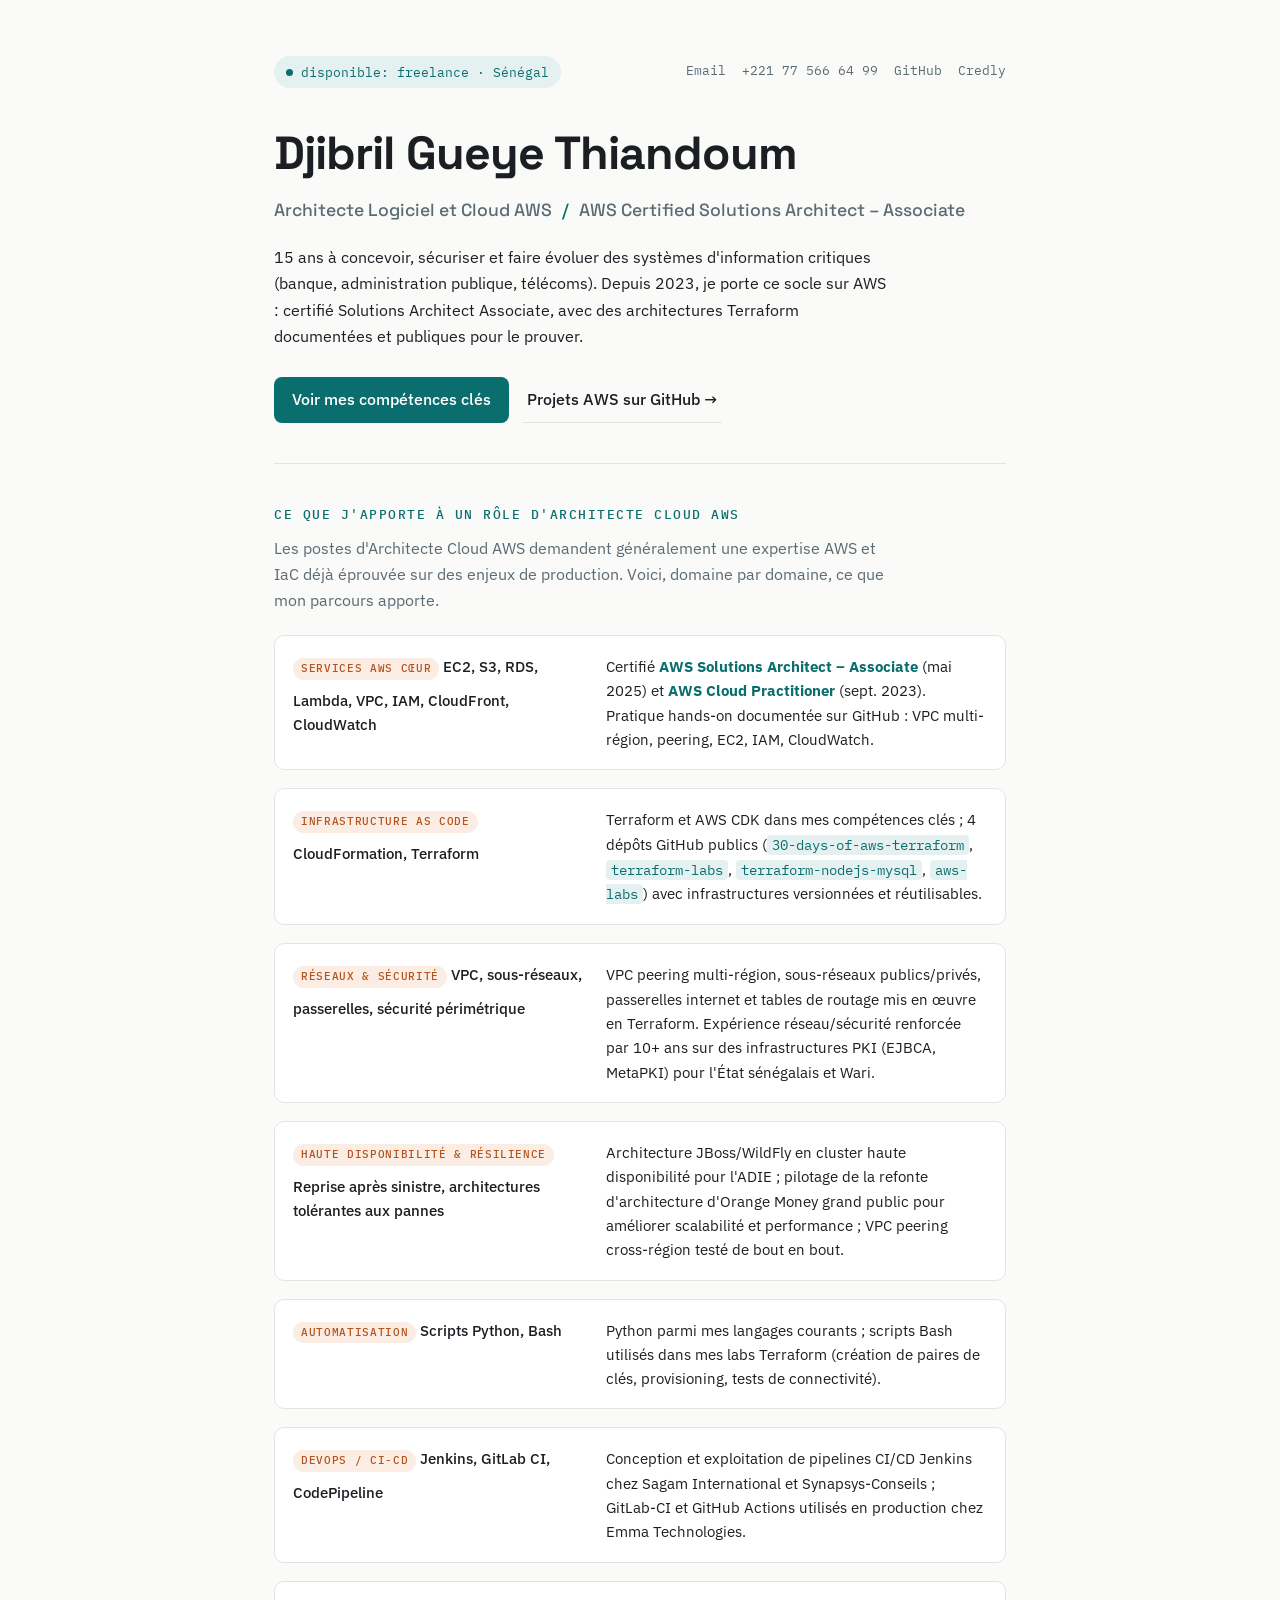
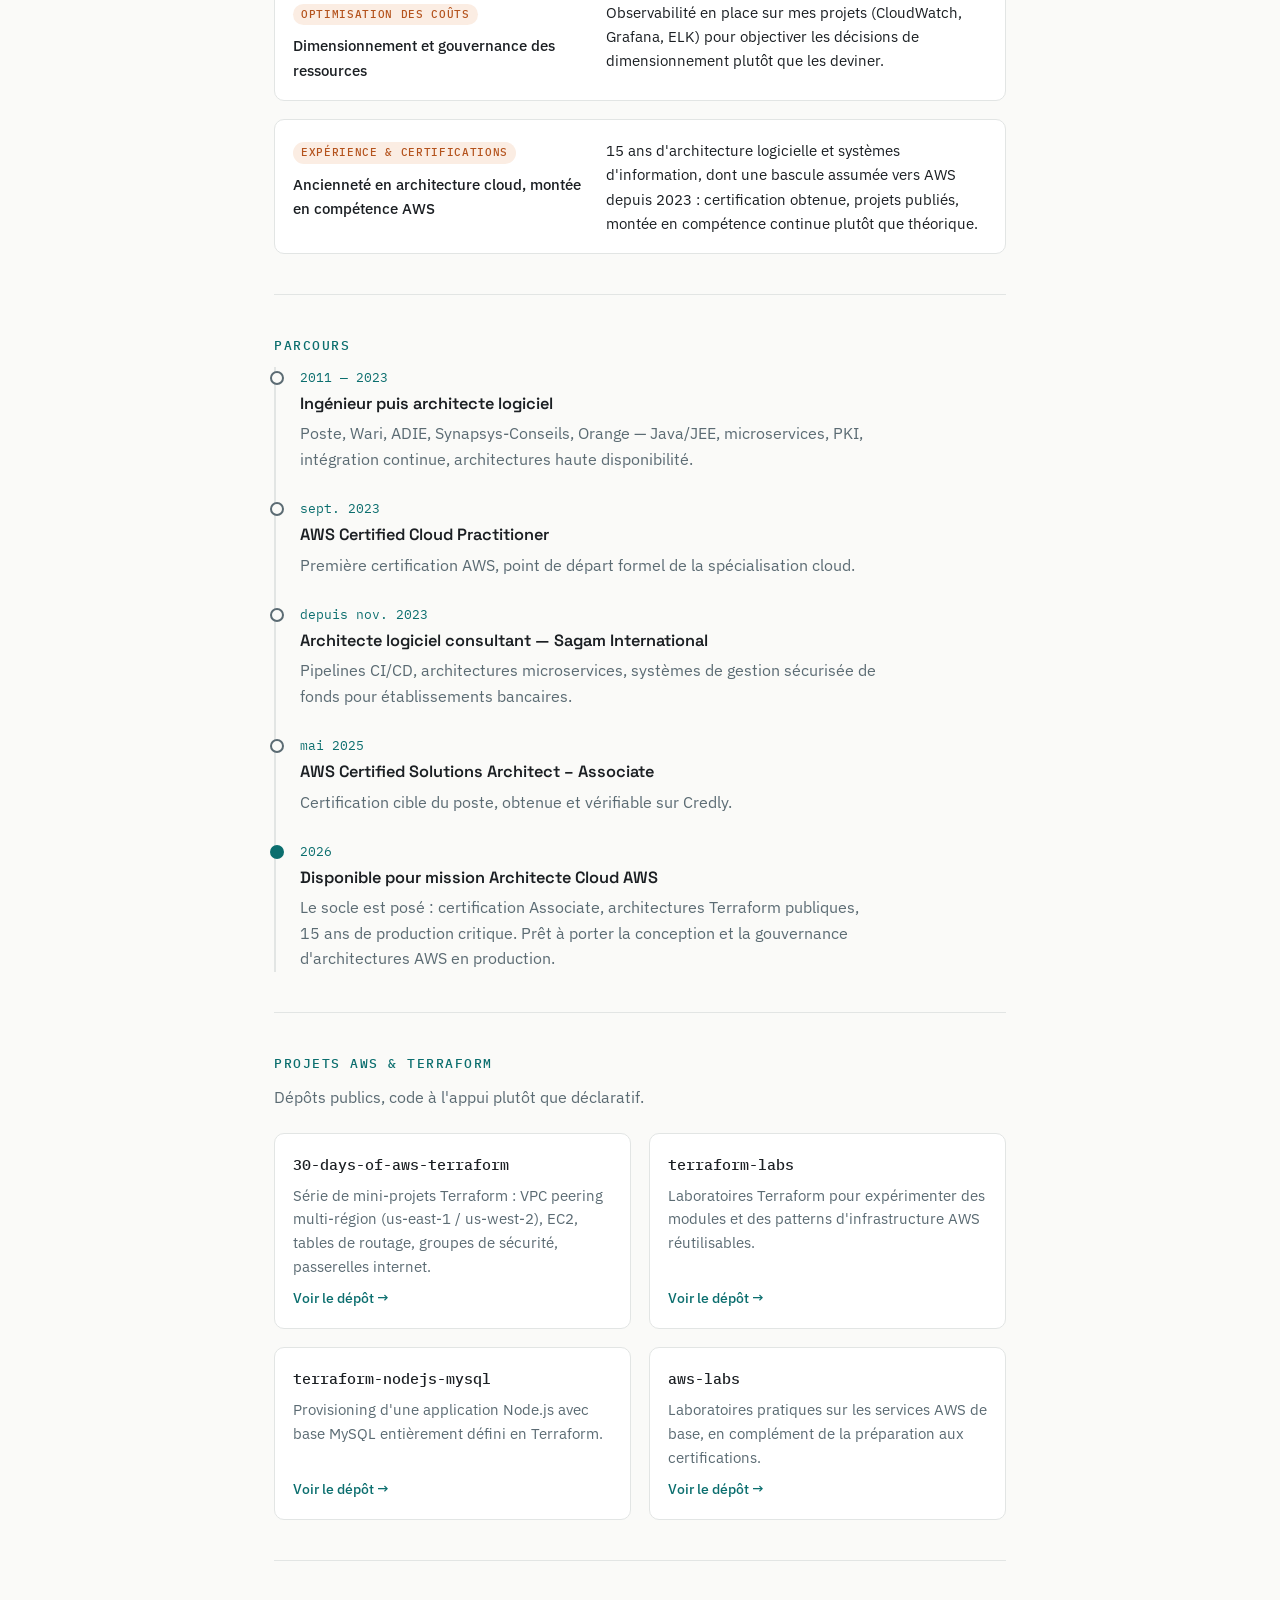
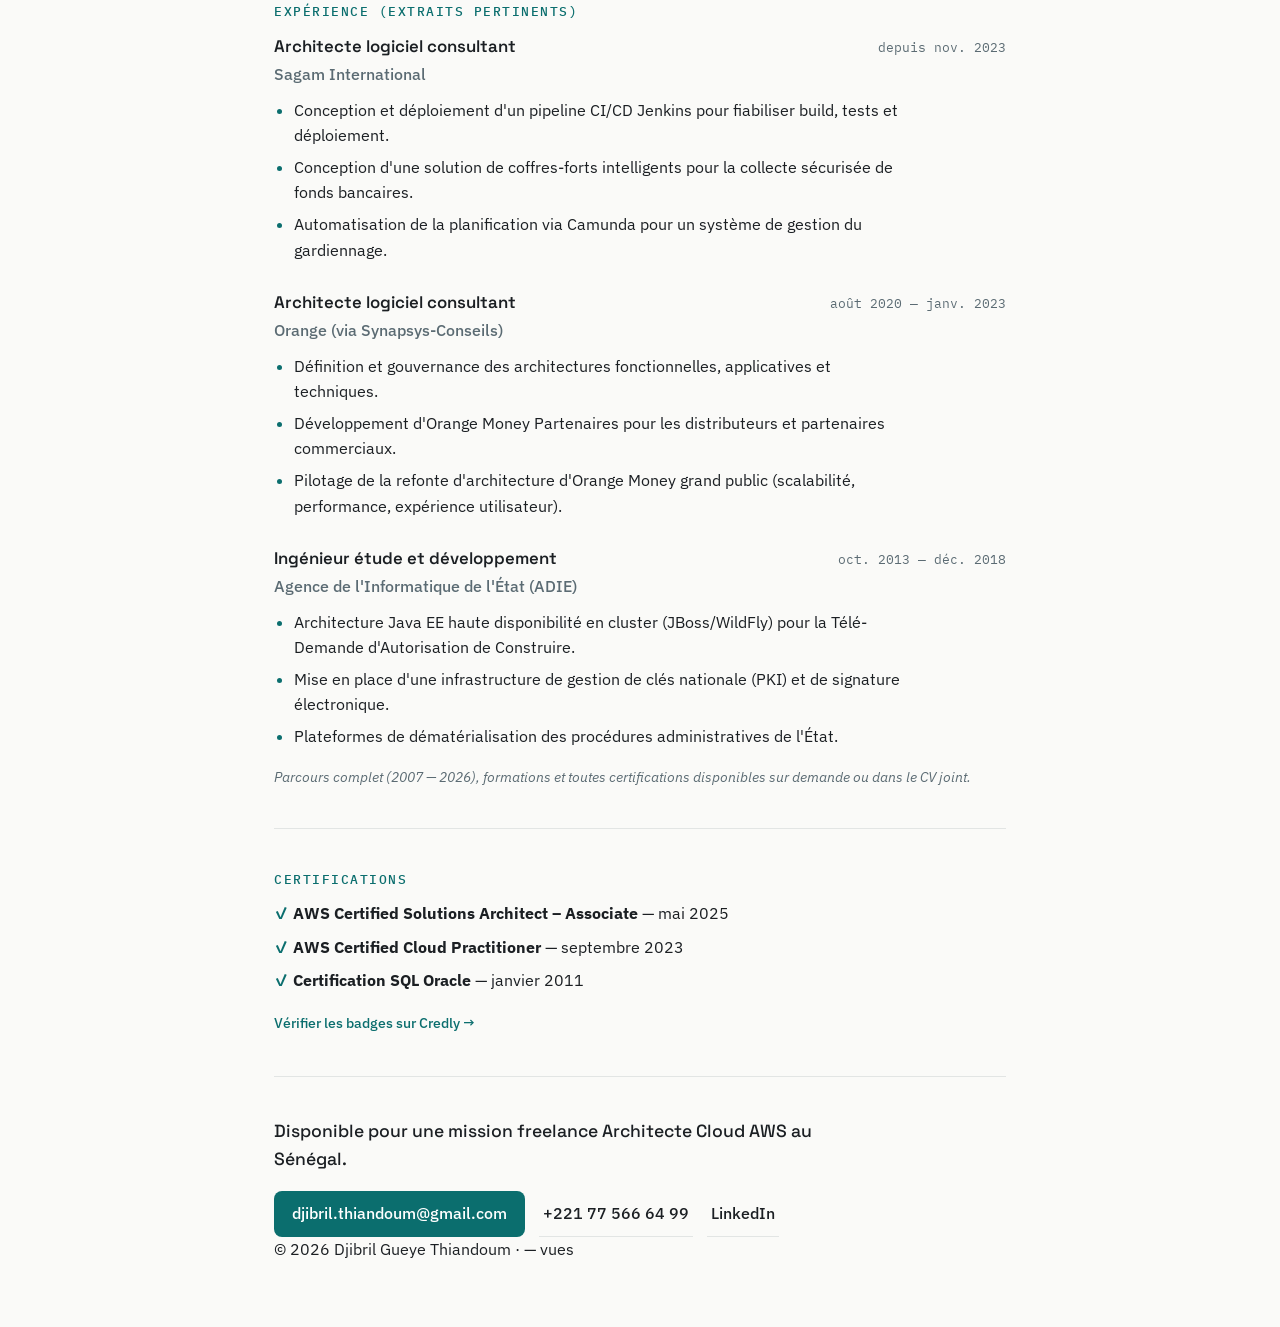
==== website/index.html @ c6309b81 "Add config for cicd" ====
<!DOCTYPE html>
<html lang="fr">
<head>
<meta charset="UTF-8">
<meta name="viewport" content="width=device-width, initial-scale=1.0">
<title>Djibril Gueye Thiandoum — Architecte Logiciel et Cloud AWS</title>
<meta name="description" content="Portfolio de Djibril Gueye Thiandoum, Architecte Logiciel et Cloud AWS certifié AWS Solutions Architect Associate, disponible pour des missions freelance.">
<link rel="preconnect" href="https://fonts.googleapis.com">
<link rel="preconnect" href="https://fonts.gstatic.com" crossorigin>
<link href="https://fonts.googleapis.com/css2?family=Space+Grotesk:wght@500;600;700&family=IBM+Plex+Sans:wght@400;500;600&family=IBM+Plex+Mono:wght@400;500&display=swap" rel="stylesheet">
<link rel="stylesheet" href="style.css">
<link rel="icon" href="data:,">
</head>
<body>

<div class="page">

  <!-- HERO -->
  <header class="hero">
    <div class="hero-top">
      <span class="status-chip">
        <span class="dot" aria-hidden="true"></span>
        disponible: freelance · Sénégal
      </span>
      <nav class="hero-links">
        <a href="mailto:djibril.thiandoum@gmail.com">Email</a>
        <a href="tel:+221775666499">+221 77 566 64 99</a>
        <a href="https://github.com/dgthian" target="_blank" rel="noopener">GitHub</a>
        <a href="https://www.credly.com/users/djibril-gueye-thiandoum/badges" target="_blank" rel="noopener">Credly</a>
      </nav>
    </div>

    <h1 class="name">Djibril Gueye Thiandoum</h1>
    <p class="title">Architecte Logiciel et Cloud AWS <span class="sep">/</span> AWS Certified Solutions Architect – Associate</p>

    <p class="pitch">
      15 ans à concevoir, sécuriser et faire évoluer des systèmes d'information critiques
      (banque, administration publique, télécoms). Depuis 2023, je porte ce socle sur AWS :
      certifié Solutions Architect Associate, avec des architectures Terraform documentées
      et publiques pour le prouver.
    </p>

    <div class="cta-row">
      <a class="cta-primary" href="#competences">Voir mes compétences clés</a>
      <a class="cta-secondary" href="https://github.com/dgthian" target="_blank" rel="noopener">Projets AWS sur GitHub →</a>
    </div>
  </header>

  <hr class="rule">

  <!-- CE QUE J'APPORTE -->
  <section class="block" id="competences">
    <h2 class="label">ce que j'apporte à un rôle d'architecte cloud aws</h2>
    <p class="section-intro">
      Les postes d'Architecte Cloud AWS demandent généralement une expertise AWS et IaC
      déjà éprouvée sur des enjeux de production. Voici, domaine par domaine, ce que mon
      parcours apporte.
    </p>

    <div class="match-grid">
      <div class="match-row">
        <div class="match-req">
          <span class="match-tag">Services AWS cœur</span>
          EC2, S3, RDS, Lambda, VPC, IAM, CloudFront, CloudWatch
        </div>
        <div class="match-proof">
          Certifié <strong>AWS Solutions Architect – Associate</strong> (mai 2025) et
          <strong>AWS Cloud Practitioner</strong> (sept. 2023). Pratique hands-on documentée
          sur GitHub : VPC multi-région, peering, EC2, IAM, CloudWatch.
        </div>
      </div>

      <div class="match-row">
        <div class="match-req">
          <span class="match-tag">Infrastructure as Code</span>
          CloudFormation, Terraform
        </div>
        <div class="match-proof">
          Terraform et AWS CDK dans mes compétences clés ; 4 dépôts GitHub publics
          (<code>30-days-of-aws-terraform</code>, <code>terraform-labs</code>,
          <code>terraform-nodejs-mysql</code>, <code>aws-labs</code>) avec infrastructures
          versionnées et réutilisables.
        </div>
      </div>

      <div class="match-row">
        <div class="match-req">
          <span class="match-tag">Réseaux &amp; sécurité</span>
          VPC, sous-réseaux, passerelles, sécurité périmétrique
        </div>
        <div class="match-proof">
          VPC peering multi-région, sous-réseaux publics/privés, passerelles internet et
          tables de routage mis en œuvre en Terraform. Expérience réseau/sécurité renforcée
          par 10+ ans sur des infrastructures PKI (EJBCA, MetaPKI) pour l'État sénégalais et Wari.
        </div>
      </div>

      <div class="match-row">
        <div class="match-req">
          <span class="match-tag">Haute disponibilité &amp; résilience</span>
          Reprise après sinistre, architectures tolérantes aux pannes
        </div>
        <div class="match-proof">
          Architecture JBoss/WildFly en cluster haute disponibilité pour l'ADIE ; pilotage de
          la refonte d'architecture d'Orange Money grand public pour améliorer scalabilité
          et performance ; VPC peering cross-région testé de bout en bout.
        </div>
      </div>

      <div class="match-row">
        <div class="match-req">
          <span class="match-tag">Automatisation</span>
          Scripts Python, Bash
        </div>
        <div class="match-proof">
          Python parmi mes langages courants ; scripts Bash utilisés dans mes labs Terraform
          (création de paires de clés, provisioning, tests de connectivité).
        </div>
      </div>

      <div class="match-row">
        <div class="match-req">
          <span class="match-tag">DevOps / CI-CD</span>
          Jenkins, GitLab CI, CodePipeline
        </div>
        <div class="match-proof">
          Conception et exploitation de pipelines CI/CD Jenkins chez Sagam International et
          Synapsys-Conseils ; GitLab-CI et GitHub Actions utilisés en production chez
          Emma Technologies.
        </div>
      </div>

      <div class="match-row">
        <div class="match-req">
          <span class="match-tag">Optimisation des coûts</span>
          Dimensionnement et gouvernance des ressources
        </div>
        <div class="match-proof">
          Observabilité en place sur mes projets (CloudWatch, Grafana, ELK) pour objectiver
          les décisions de dimensionnement plutôt que les deviner.
        </div>
      </div>

      <div class="match-row">
        <div class="match-req">
          <span class="match-tag">Expérience &amp; certifications</span>
          Ancienneté en architecture cloud, montée en compétence AWS
        </div>
        <div class="match-proof">
          15 ans d'architecture logicielle et systèmes d'information, dont une bascule
          assumée vers AWS depuis 2023 : certification obtenue, projets publiés, montée en
          compétence continue plutôt que théorique.
        </div>
      </div>
    </div>
  </section>

  <hr class="rule">

  <!-- PARCOURS -->
  <section class="block">
    <h2 class="label">parcours</h2>
    <ol class="timeline">
      <li class="tl-item">
        <span class="tl-date">2011 — 2023</span>
        <div class="tl-body">
          <h3 class="tl-title">Ingénieur puis architecte logiciel</h3>
          <p>Poste, Wari, ADIE, Synapsys-Conseils, Orange — Java/JEE, microservices, PKI,
          intégration continue, architectures haute disponibilité.</p>
        </div>
      </li>
      <li class="tl-item">
        <span class="tl-date">sept. 2023</span>
        <div class="tl-body">
          <h3 class="tl-title">AWS Certified Cloud Practitioner</h3>
          <p>Première certification AWS, point de départ formel de la spécialisation cloud.</p>
        </div>
      </li>
      <li class="tl-item">
        <span class="tl-date">depuis nov. 2023</span>
        <div class="tl-body">
          <h3 class="tl-title">Architecte logiciel consultant — Sagam International</h3>
          <p>Pipelines CI/CD, architectures microservices, systèmes de gestion sécurisée
          de fonds pour établissements bancaires.</p>
        </div>
      </li>
      <li class="tl-item">
        <span class="tl-date">mai 2025</span>
        <div class="tl-body">
          <h3 class="tl-title">AWS Certified Solutions Architect – Associate</h3>
          <p>Certification cible du poste, obtenue et vérifiable sur Credly.</p>
        </div>
      </li>
      <li class="tl-item tl-item-current">
        <span class="tl-date">2026</span>
        <div class="tl-body">
          <h3 class="tl-title">Disponible pour mission Architecte Cloud AWS</h3>
          <p>Le socle est posé : certification Associate, architectures Terraform publiques,
          15 ans de production critique. Prêt à porter la conception et la gouvernance
          d'architectures AWS en production.</p>
        </div>
      </li>
    </ol>
  </section>

  <hr class="rule">

  <!-- PROJETS -->
  <section class="block">
    <h2 class="label">projets aws &amp; terraform</h2>
    <p class="section-intro">Dépôts publics, code à l'appui plutôt que déclaratif.</p>

    <div class="project-grid">
      <article class="project-card">
        <h3 class="project-title">30-days-of-aws-terraform</h3>
        <p class="project-desc">
          Série de mini-projets Terraform : VPC peering multi-région (us-east-1 / us-west-2),
          EC2, tables de routage, groupes de sécurité, passerelles internet.
        </p>
        <a class="project-link" href="https://github.com/dgthian/30-days-of-aws-terraform" target="_blank" rel="noopener">Voir le dépôt →</a>
      </article>

      <article class="project-card">
        <h3 class="project-title">terraform-labs</h3>
        <p class="project-desc">
          Laboratoires Terraform pour expérimenter des modules et des patterns d'infrastructure
          AWS réutilisables.
        </p>
        <a class="project-link" href="https://github.com/dgthian/terraform-labs" target="_blank" rel="noopener">Voir le dépôt →</a>
      </article>

      <article class="project-card">
        <h3 class="project-title">terraform-nodejs-mysql</h3>
        <p class="project-desc">
          Provisioning d'une application Node.js avec base MySQL entièrement défini en
          Terraform.
        </p>
        <a class="project-link" href="https://github.com/dgthian/terraform-nodejs-mysql" target="_blank" rel="noopener">Voir le dépôt →</a>
      </article>

      <article class="project-card">
        <h3 class="project-title">aws-labs</h3>
        <p class="project-desc">
          Laboratoires pratiques sur les services AWS de base, en complément de la préparation
          aux certifications.
        </p>
        <a class="project-link" href="https://github.com/dgthian/aws-labs" target="_blank" rel="noopener">Voir le dépôt →</a>
      </article>
    </div>
  </section>

  <hr class="rule">

  <!-- EXPERIENCE -->
  <section class="block">
    <h2 class="label">expérience (extraits pertinents)</h2>

    <article class="entry">
      <div class="entry-head">
        <h3 class="entry-title">Architecte logiciel consultant</h3>
        <span class="entry-date">depuis nov. 2023</span>
      </div>
      <p class="entry-org">Sagam International</p>
      <ul class="entry-list">
        <li>Conception et déploiement d'un pipeline CI/CD Jenkins pour fiabiliser build, tests et déploiement.</li>
        <li>Conception d'une solution de coffres-forts intelligents pour la collecte sécurisée de fonds bancaires.</li>
        <li>Automatisation de la planification via Camunda pour un système de gestion du gardiennage.</li>
      </ul>
    </article>

    <article class="entry">
      <div class="entry-head">
        <h3 class="entry-title">Architecte logiciel consultant</h3>
        <span class="entry-date">août 2020 — janv. 2023</span>
      </div>
      <p class="entry-org">Orange (via Synapsys-Conseils)</p>
      <ul class="entry-list">
        <li>Définition et gouvernance des architectures fonctionnelles, applicatives et techniques.</li>
        <li>Développement d'Orange Money Partenaires pour les distributeurs et partenaires commerciaux.</li>
        <li>Pilotage de la refonte d'architecture d'Orange Money grand public (scalabilité, performance, expérience utilisateur).</li>
      </ul>
    </article>

    <article class="entry">
      <div class="entry-head">
        <h3 class="entry-title">Ingénieur étude et développement</h3>
        <span class="entry-date">oct. 2013 — déc. 2018</span>
      </div>
      <p class="entry-org">Agence de l'Informatique de l'État (ADIE)</p>
      <ul class="entry-list">
        <li>Architecture Java EE haute disponibilité en cluster (JBoss/WildFly) pour la Télé-Demande d'Autorisation de Construire.</li>
        <li>Mise en place d'une infrastructure de gestion de clés nationale (PKI) et de signature électronique.</li>
        <li>Plateformes de dématérialisation des procédures administratives de l'État.</li>
      </ul>
    </article>

    <p class="cv-note">
      Parcours complet (2007 — 2026), formations et toutes certifications disponibles sur demande
      ou dans le CV joint.
    </p>
  </section>

  <hr class="rule">

  <!-- CERTIFICATIONS -->
  <section class="block">
    <h2 class="label">certifications</h2>
    <ul class="cert-list">
      <li><strong>AWS Certified Solutions Architect – Associate</strong> — mai 2025</li>
      <li><strong>AWS Certified Cloud Practitioner</strong> — septembre 2023</li>
      <li><strong>Certification SQL Oracle</strong> — janvier 2011</li>
    </ul>
    <a class="project-link" href="https://www.credly.com/users/djibril-gueye-thiandoum/badges" target="_blank" rel="noopener">Vérifier les badges sur Credly →</a>
  </section>

  <hr class="rule">

  <!-- CONTACT -->
  <footer class="footer">
    <div>
      <p class="footer-cta">Disponible pour une mission freelance Architecte Cloud AWS au Sénégal.</p>
      <div class="cta-row">
        <a class="cta-primary" href="mailto:djibril.thiandoum@gmail.com">djibril.thiandoum@gmail.com</a>
        <a class="cta-secondary" href="tel:+221775666499">+221 77 566 64 99</a>
        <a class="cta-secondary" href="https://www.linkedin.com/in/djibril-gueye-thiandoum-7a319571/" target="_blank" rel="noopener">LinkedIn</a>
      </div>
    </div>
    <div class="footer-bottom">
      <span>© <span id="year">2026</span> Djibril Gueye Thiandoum</span>
      <span class="footer-sep">·</span>
      <span><span id="counter-number">—</span> vues</span>
    </div>
  </footer>

</div>

<script src="script.js"></script>
</body>
</html>
---- website/style.css ----
/* ---------------------------------------------
   Design tokens (same brand as CV)
   bg:        #FAFAF8
   ink:       #1B1F23
   ink-soft:  #5B6B73
   accent:    #0B6E6E
   accent-soft: #E4F1F0
   line:      #E2E5E4
   tag-req:   #B4531D  (requirement tag — warm, distinct from accent)
--------------------------------------------- */

:root {
  --bg: #FAFAF8;
  --ink: #1B1F23;
  --ink-soft: #5B6B73;
  --accent: #0B6E6E;
  --accent-soft: #E4F1F0;
  --line: #E2E5E4;
  --tag-req: #B4531D;
  --tag-req-bg: #FBEDE3;
  --font-display: 'Space Grotesk', sans-serif;
  --font-body: 'IBM Plex Sans', sans-serif;
  --font-mono: 'IBM Plex Mono', monospace;
}

* { box-sizing: border-box; }

body {
  margin: 0;
  background: var(--bg);
  color: var(--ink);
  font-family: var(--font-body);
  line-height: 1.6;
  -webkit-font-smoothing: antialiased;
}

a {
  color: var(--accent);
  text-decoration: none;
  border-bottom: 1px solid transparent;
}
a:hover, a:focus-visible { border-bottom-color: var(--accent); }
a:focus-visible { outline: 2px solid var(--accent); outline-offset: 3px; }

code {
  font-family: var(--font-mono);
  font-size: 0.9em;
  background: var(--accent-soft);
  padding: 1px 5px;
  border-radius: 4px;
  color: var(--accent);
}

.page {
  max-width: 780px;
  margin: 0 auto;
  padding: 56px 24px 64px;
}

.rule {
  border: none;
  border-top: 1px solid var(--line);
  margin: 40px 0;
}

/* ---------- Hero ---------- */

.hero-top {
  display: flex;
  align-items: center;
  justify-content: space-between;
  flex-wrap: wrap;
  gap: 14px;
  margin-bottom: 28px;
}

.status-chip {
  display: inline-flex;
  align-items: center;
  gap: 8px;
  font-family: var(--font-mono);
  font-size: 12.5px;
  color: var(--accent);
  background: var(--accent-soft);
  padding: 6px 12px;
  border-radius: 999px;
}

.dot {
  width: 7px; height: 7px;
  border-radius: 50%;
  background: var(--accent);
  box-shadow: 0 0 0 3px var(--accent-soft);
  animation: pulse 2.4s ease-in-out infinite;
}
@media (prefers-reduced-motion: reduce) { .dot { animation: none; } }
@keyframes pulse { 0%,100%{opacity:1;} 50%{opacity:.45;} }

.hero-links {
  display: flex;
  gap: 16px;
  flex-wrap: wrap;
  font-family: var(--font-mono);
  font-size: 13px;
  color: var(--ink-soft);
}
.hero-links a { color: var(--ink-soft); }
.hero-links a:hover { color: var(--accent); border-bottom-color: var(--accent); }

.name {
  font-family: var(--font-display);
  font-weight: 700;
  font-size: clamp(2rem, 5vw, 2.9rem);
  margin: 0 0 6px;
  letter-spacing: -0.02em;
}

.title {
  font-family: var(--font-display);
  font-weight: 500;
  font-size: 1.1rem;
  color: var(--ink-soft);
  margin: 0 0 20px;
}
.sep { color: var(--accent); margin: 0 6px; }

.pitch {
  max-width: 62ch;
  margin: 0 0 28px;
  font-size: 1.02rem;
}

.cta-row {
  display: flex;
  gap: 14px;
  flex-wrap: wrap;
}

.cta-primary {
  background: var(--accent);
  color: #fff;
  padding: 10px 18px;
  border-radius: 8px;
  font-weight: 500;
  border-bottom: none;
}
.cta-primary:hover { background: #095858; border-bottom: none; }

.cta-secondary {
  padding: 10px 4px;
  font-weight: 500;
  color: var(--ink);
  border-bottom: 1px solid var(--line);
}
.cta-secondary:hover { border-bottom-color: var(--accent); color: var(--accent); }

/* ---------- Section blocks ---------- */

.label {
  font-family: var(--font-mono);
  font-size: 12.5px;
  font-weight: 500;
  text-transform: uppercase;
  letter-spacing: 0.12em;
  color: var(--accent);
  margin: 0 0 12px;
}

.section-intro {
  margin: 0 0 22px;
  max-width: 62ch;
  color: var(--ink-soft);
}

/* ---------- Match grid (signature element) ---------- */

.match-grid {
  display: flex;
  flex-direction: column;
  gap: 18px;
}

.match-row {
  display: grid;
  grid-template-columns: minmax(0, 1fr) minmax(0, 1.3fr);
  gap: 20px;
  padding: 18px;
  background: #fff;
  border: 1px solid var(--line);
  border-radius: 10px;
}

.match-req {
  font-weight: 500;
  font-size: 0.95rem;
}

.match-tag {
  display: inline-block;
  font-family: var(--font-mono);
  font-size: 11px;
  text-transform: uppercase;
  letter-spacing: 0.06em;
  color: var(--tag-req);
  background: var(--tag-req-bg);
  padding: 2px 8px;
  border-radius: 999px;
  margin-bottom: 8px;
}

.match-proof {
  font-size: 0.95rem;
  color: var(--ink);
}
.match-proof strong { color: var(--accent); }

/* ---------- Timeline ---------- */

.timeline {
  list-style: none;
  margin: 0;
  padding: 0;
  border-left: 2px solid var(--line);
}

.tl-item {
  position: relative;
  padding: 0 0 26px 24px;
}
.tl-item::before {
  content: "";
  position: absolute;
  left: -6px;
  top: 4px;
  width: 10px;
  height: 10px;
  border-radius: 50%;
  background: var(--bg);
  border: 2px solid var(--ink-soft);
}
.tl-item-current::before {
  background: var(--accent);
  border-color: var(--accent);
}
.tl-item:last-child { padding-bottom: 0; }

.tl-date {
  display: block;
  font-family: var(--font-mono);
  font-size: 12.5px;
  color: var(--accent);
  margin-bottom: 4px;
}

.tl-title {
  font-family: var(--font-display);
  font-size: 1.02rem;
  font-weight: 600;
  margin: 0 0 4px;
}

.tl-body p { margin: 0; max-width: 58ch; color: var(--ink-soft); }

/* ---------- Projects ---------- */

.project-grid {
  display: grid;
  grid-template-columns: repeat(2, minmax(0, 1fr));
  gap: 18px;
}

.project-card {
  background: #fff;
  border: 1px solid var(--line);
  border-radius: 10px;
  padding: 18px;
  display: flex;
  flex-direction: column;
  gap: 8px;
}

.project-title {
  font-family: var(--font-mono);
  font-size: 0.95rem;
  font-weight: 500;
  margin: 0;
  color: var(--ink);
}

.project-desc {
  margin: 0;
  font-size: 0.92rem;
  color: var(--ink-soft);
  flex-grow: 1;
}

.project-link {
  font-size: 0.9rem;
  font-weight: 500;
  align-self: flex-start;
}

/* ---------- Entries (experience) ---------- */

.entry { margin-bottom: 26px; }
.entry:last-of-type { margin-bottom: 16px; }

.entry-head {
  display: flex;
  align-items: baseline;
  justify-content: space-between;
  gap: 12px;
  flex-wrap: wrap;
}

.entry-title {
  font-family: var(--font-display);
  font-size: 1.05rem;
  font-weight: 600;
  margin: 0;
}

.entry-date {
  font-family: var(--font-mono);
  font-size: 12.5px;
  color: var(--ink-soft);
  white-space: nowrap;
}

.entry-org {
  margin: 2px 0 10px;
  color: var(--ink-soft);
  font-weight: 500;
}

.entry-list { margin: 0; padding-left: 20px; }
.entry-list li { margin-bottom: 6px; max-width: 62ch; }
.entry-list li::marker { color: var(--accent); }

.cv-note {
  font-size: 0.88rem;
  color: var(--ink-soft);
  font-style: italic;
}

/* ---------- Certifications ---------- */

.cert-list {
  list-style: none;
  margin: 0 0 16px;
  padding: 0;
  display: flex;
  flex-direction: column;
  gap: 8px;
}
.cert-list li::before {
  content: "✓ ";
  color: var(--accent);
  font-weight: 600;
}

/* ---------- Footer ---------- */

.footer { margin-top: 12px; }
.footer-cta {
  font-family: var(--font-display);
  font-size: 1.1rem;
  font-weight: 500;
  margin: 0 0 18px;
  max-width: 50ch;
}

/* ---------- Responsive ---------- */

@media (max-width: 640px) {
  .page { padding: 40px 18px 48px; }
  .match-row { grid-template-columns: 1fr; }
  .project-grid { grid-template-columns: 1fr; }
  .hero-top { flex-direction: column; align-items: flex-start; }
}
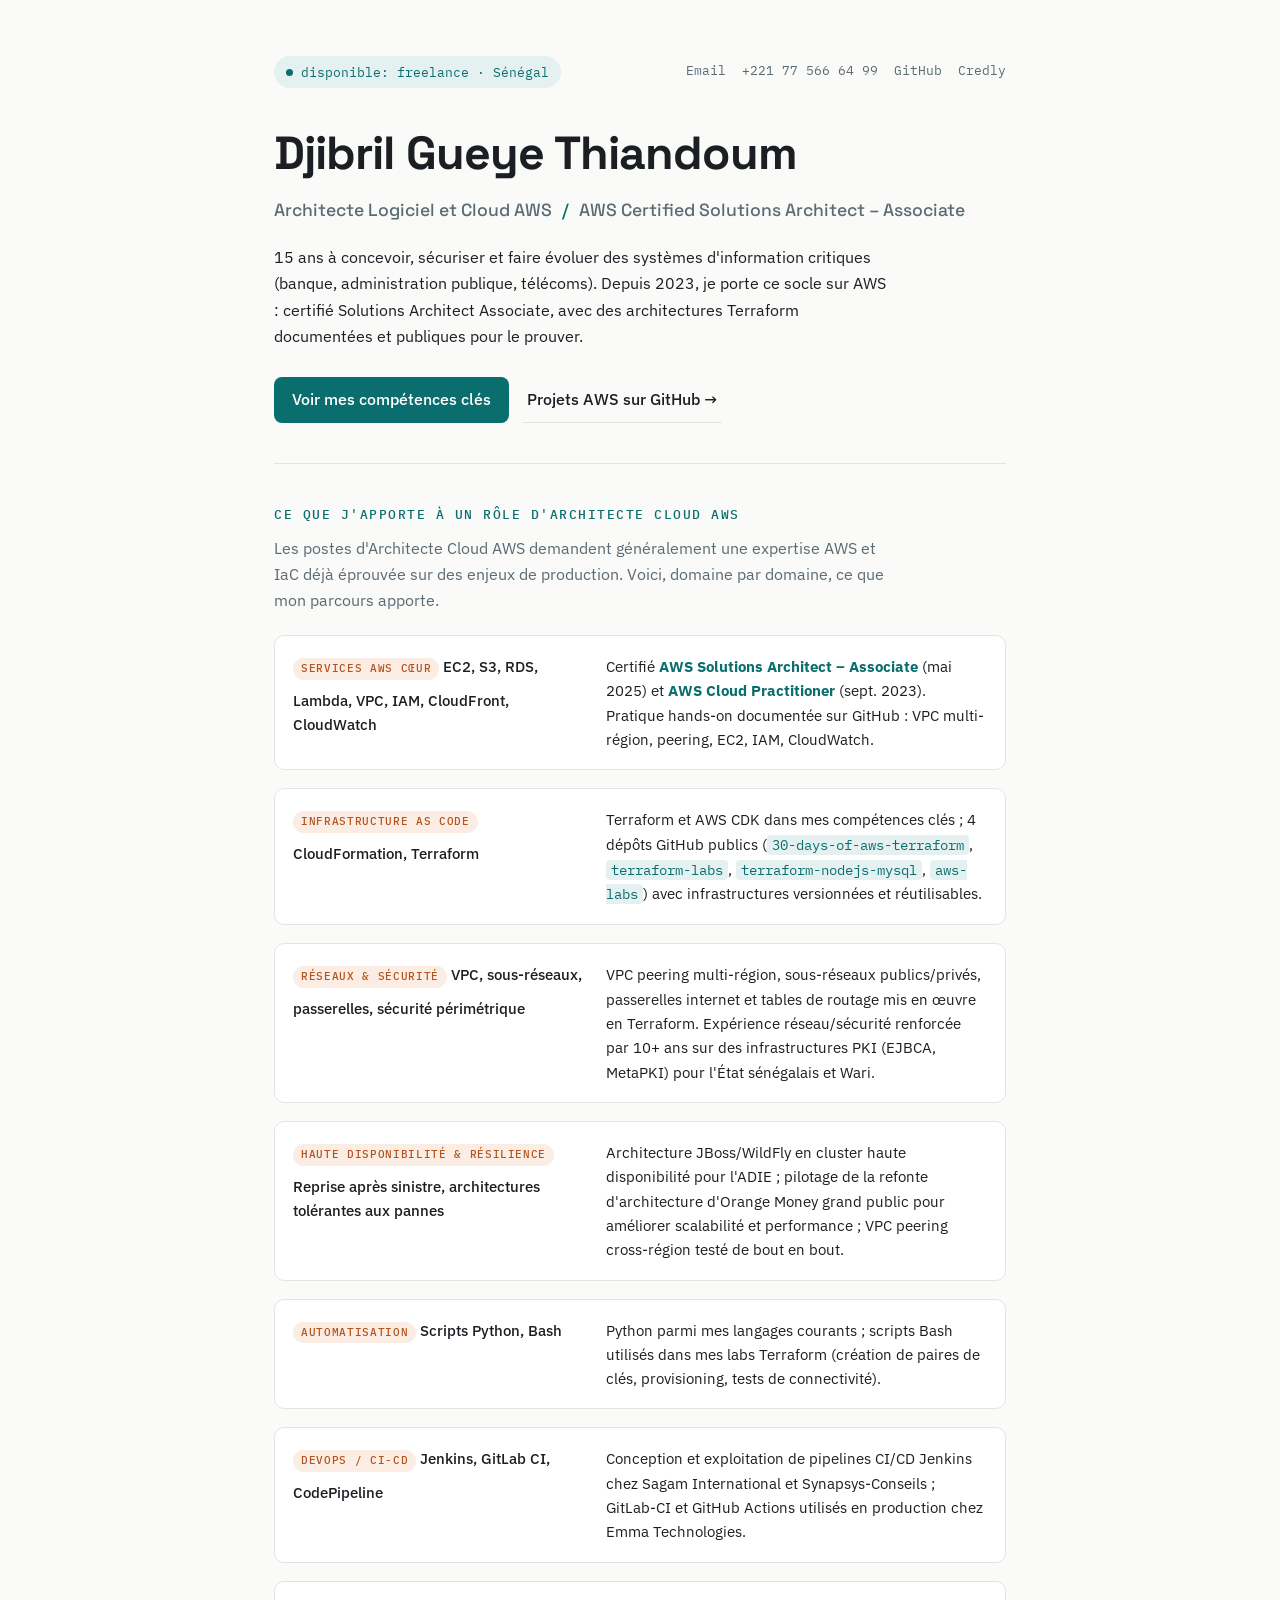
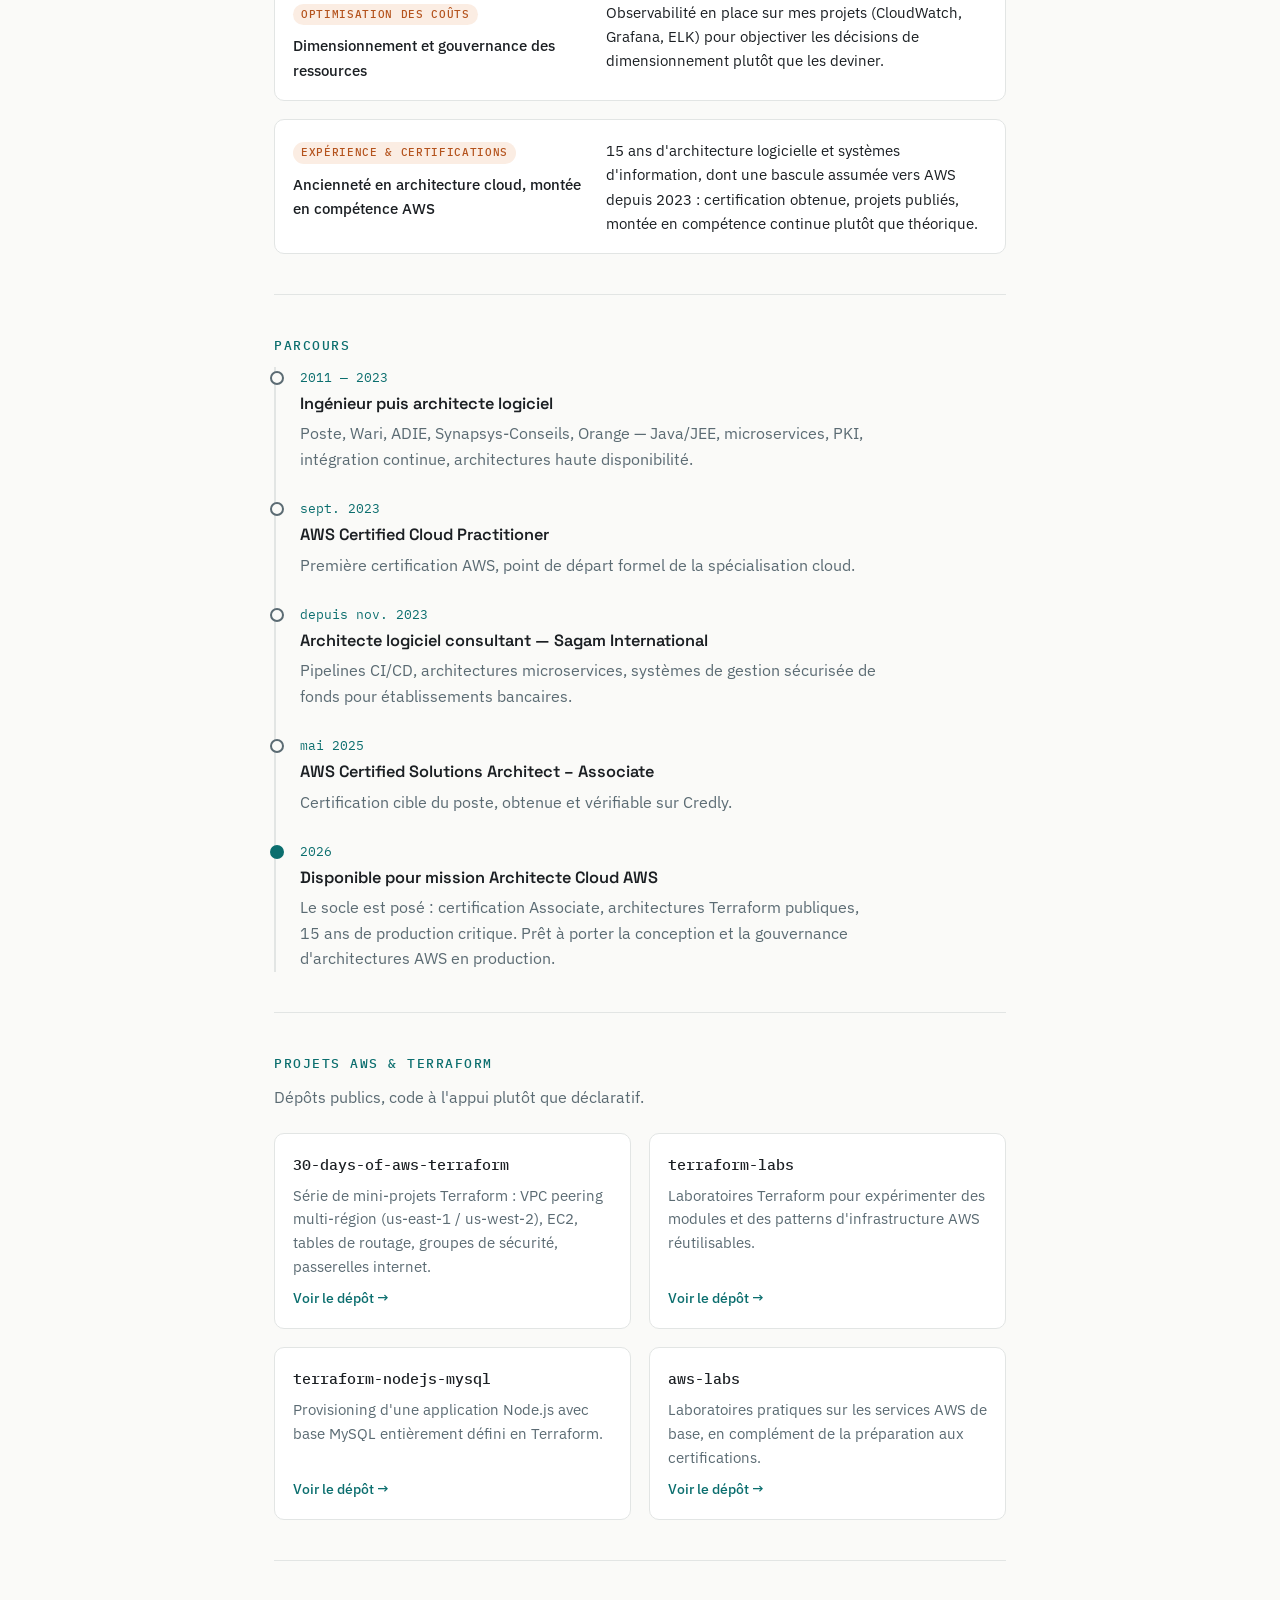
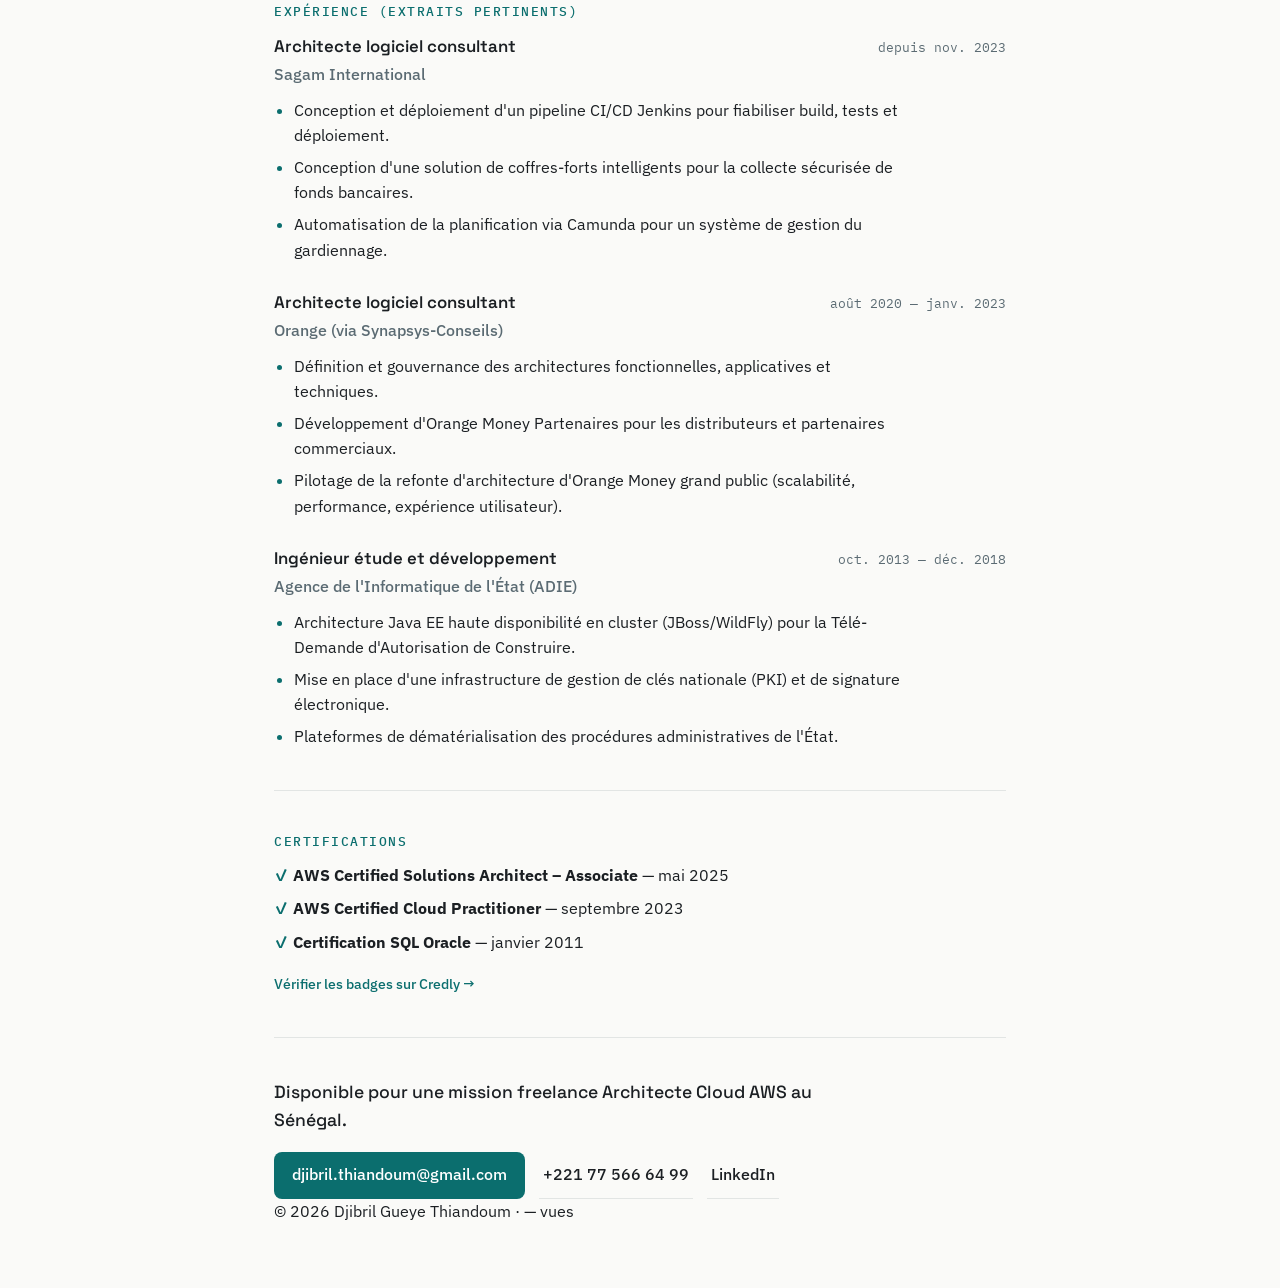
==== commit d8ff415d: "Update index.html" ====
--- a/website/index.html
+++ b/website/index.html
@@ -293,11 +293,6 @@
         <li>Plateformes de dématérialisation des procédures administratives de l'État.</li>
       </ul>
     </article>
-
-    <p class="cv-note">
-      Parcours complet (2007 — 2026), formations et toutes certifications disponibles sur demande
-      ou dans le CV joint.
-    </p>
   </section>
 
   <hr class="rule">
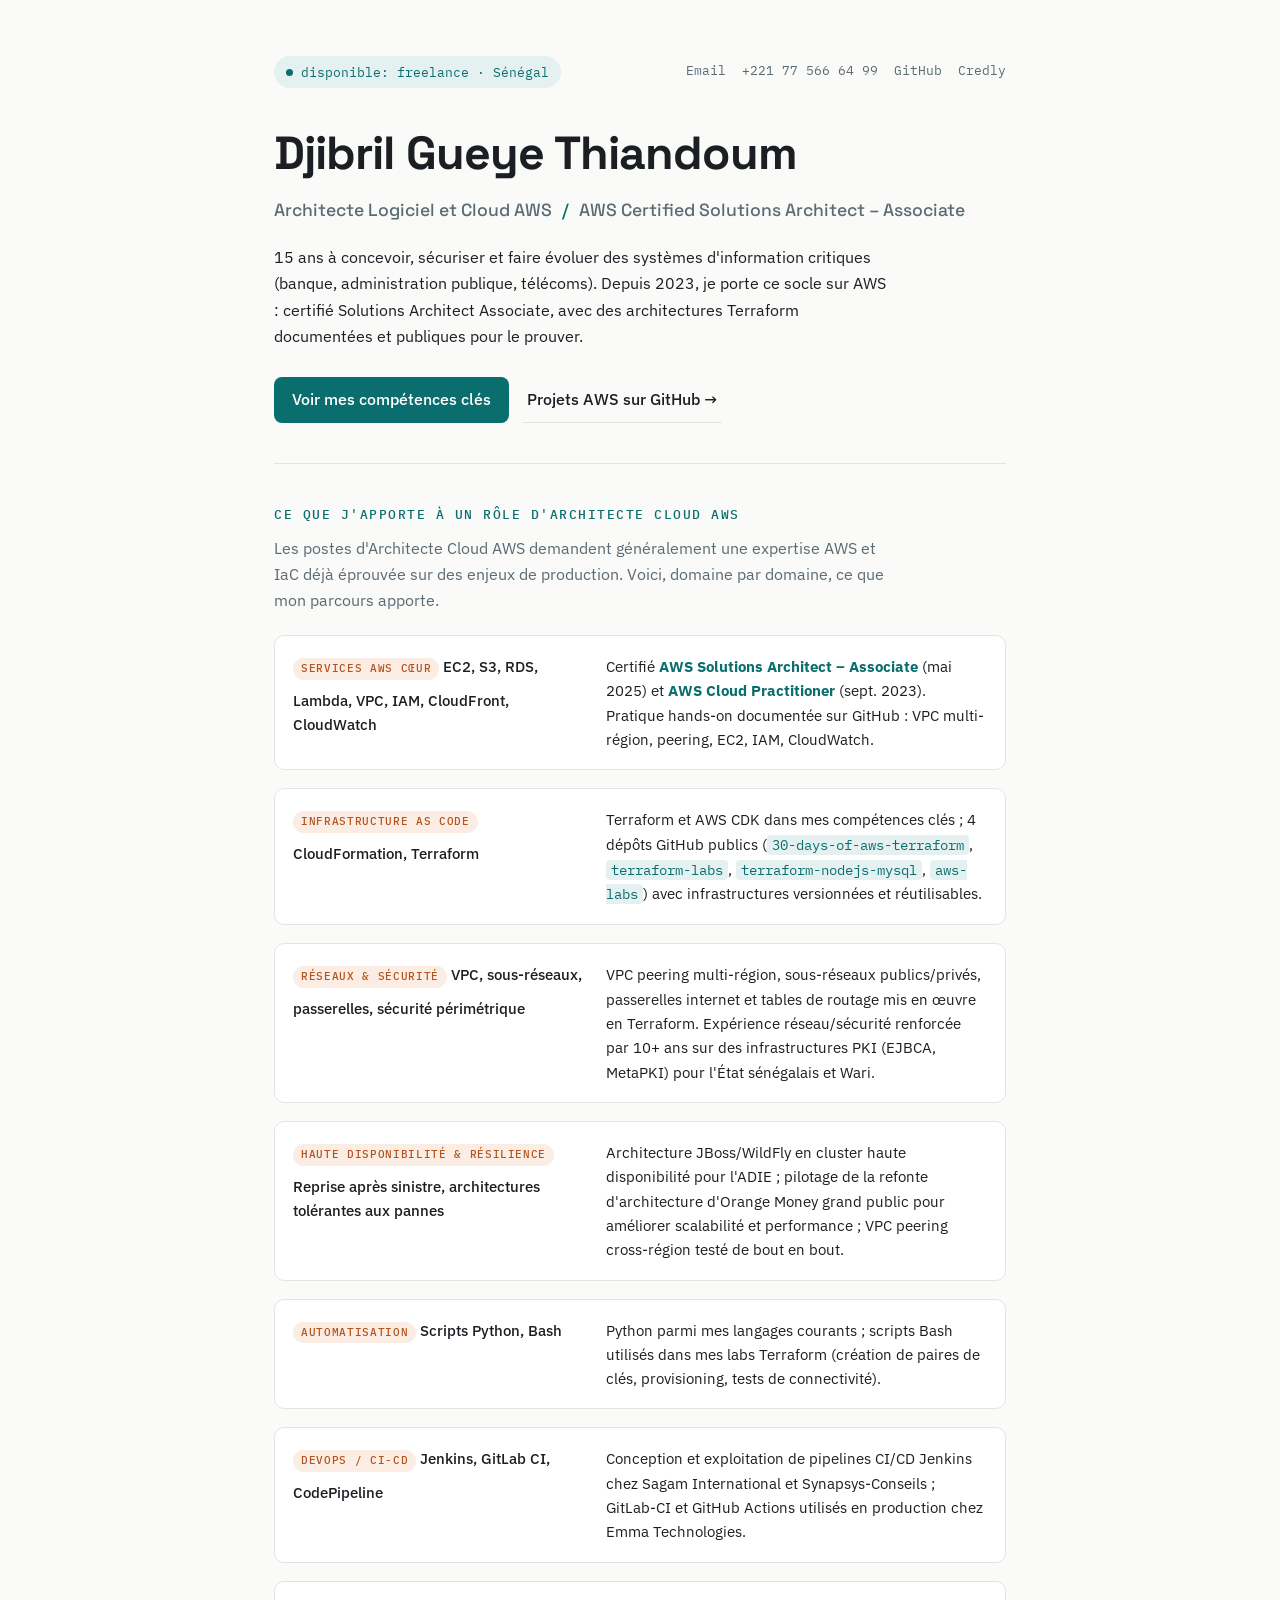
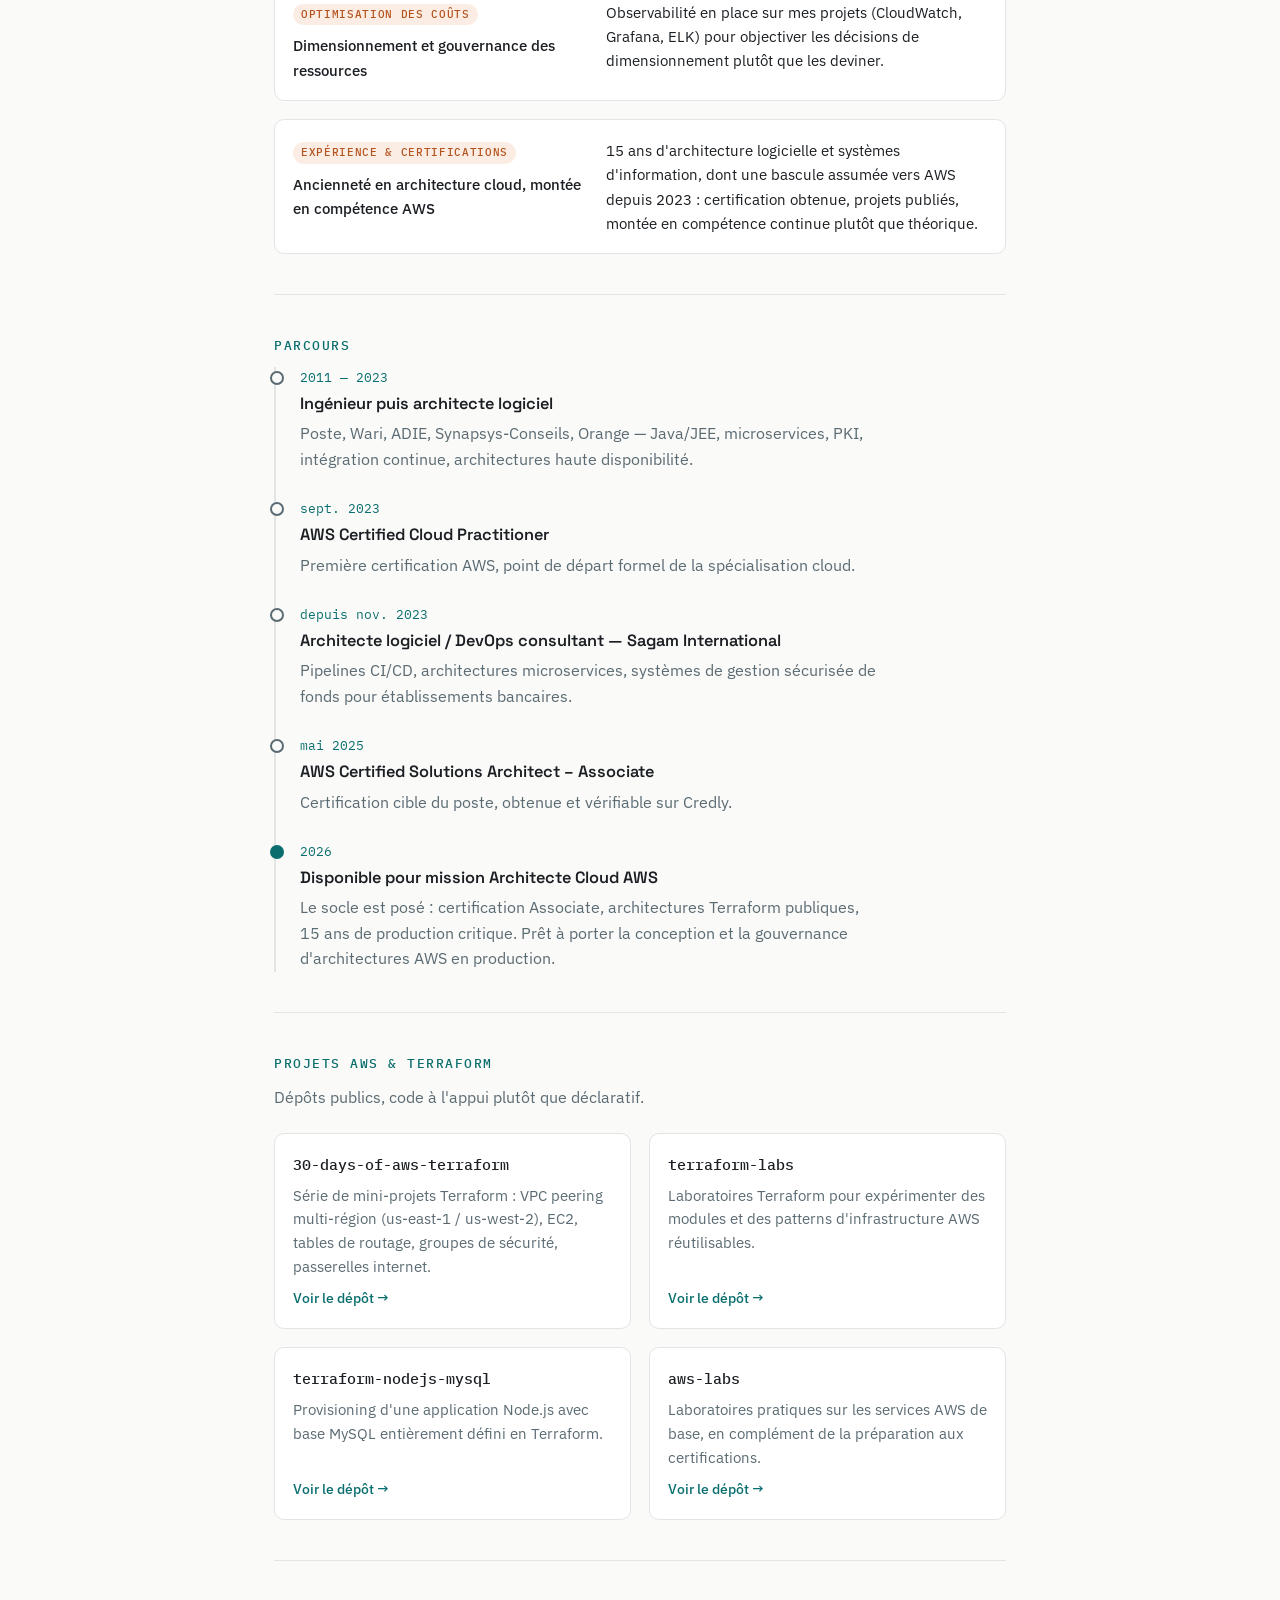
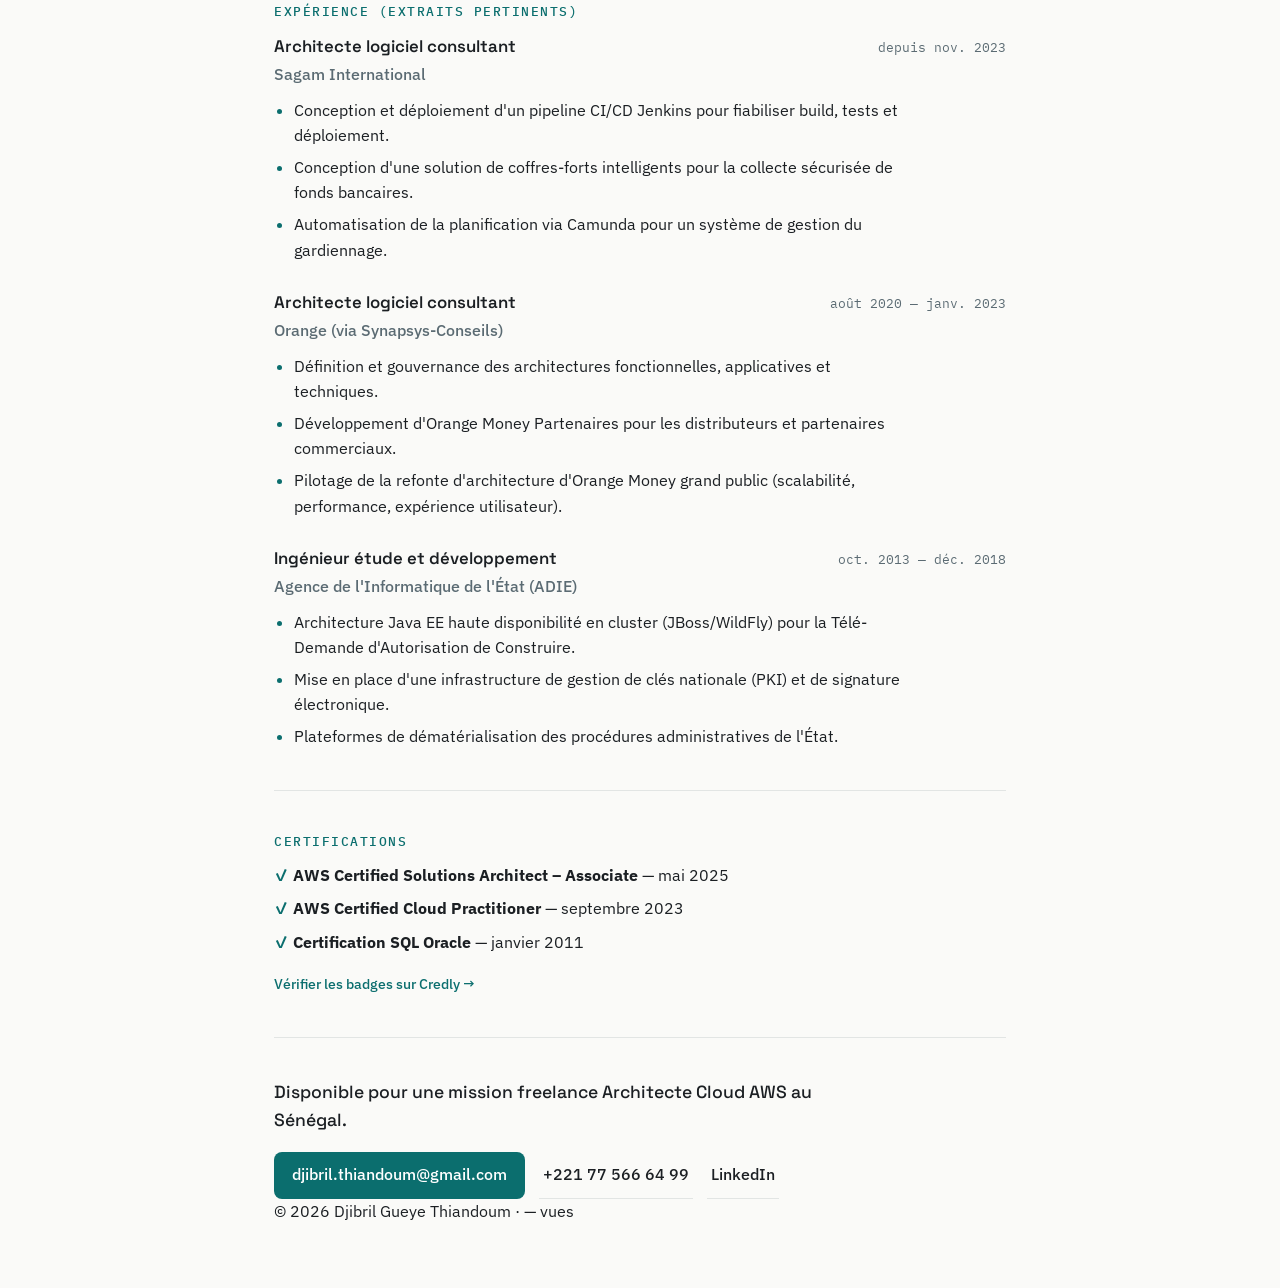
==== commit 01b0db2b: "Update resume" ====
--- a/website/index.html
+++ b/website/index.html
@@ -179,7 +179,7 @@
       <li class="tl-item">
         <span class="tl-date">depuis nov. 2023</span>
         <div class="tl-body">
-          <h3 class="tl-title">Architecte logiciel consultant — Sagam International</h3>
+          <h3 class="tl-title">Architecte logiciel / DevOps consultant — Sagam International</h3>
           <p>Pipelines CI/CD, architectures microservices, systèmes de gestion sécurisée
           de fonds pour établissements bancaires.</p>
         </div>
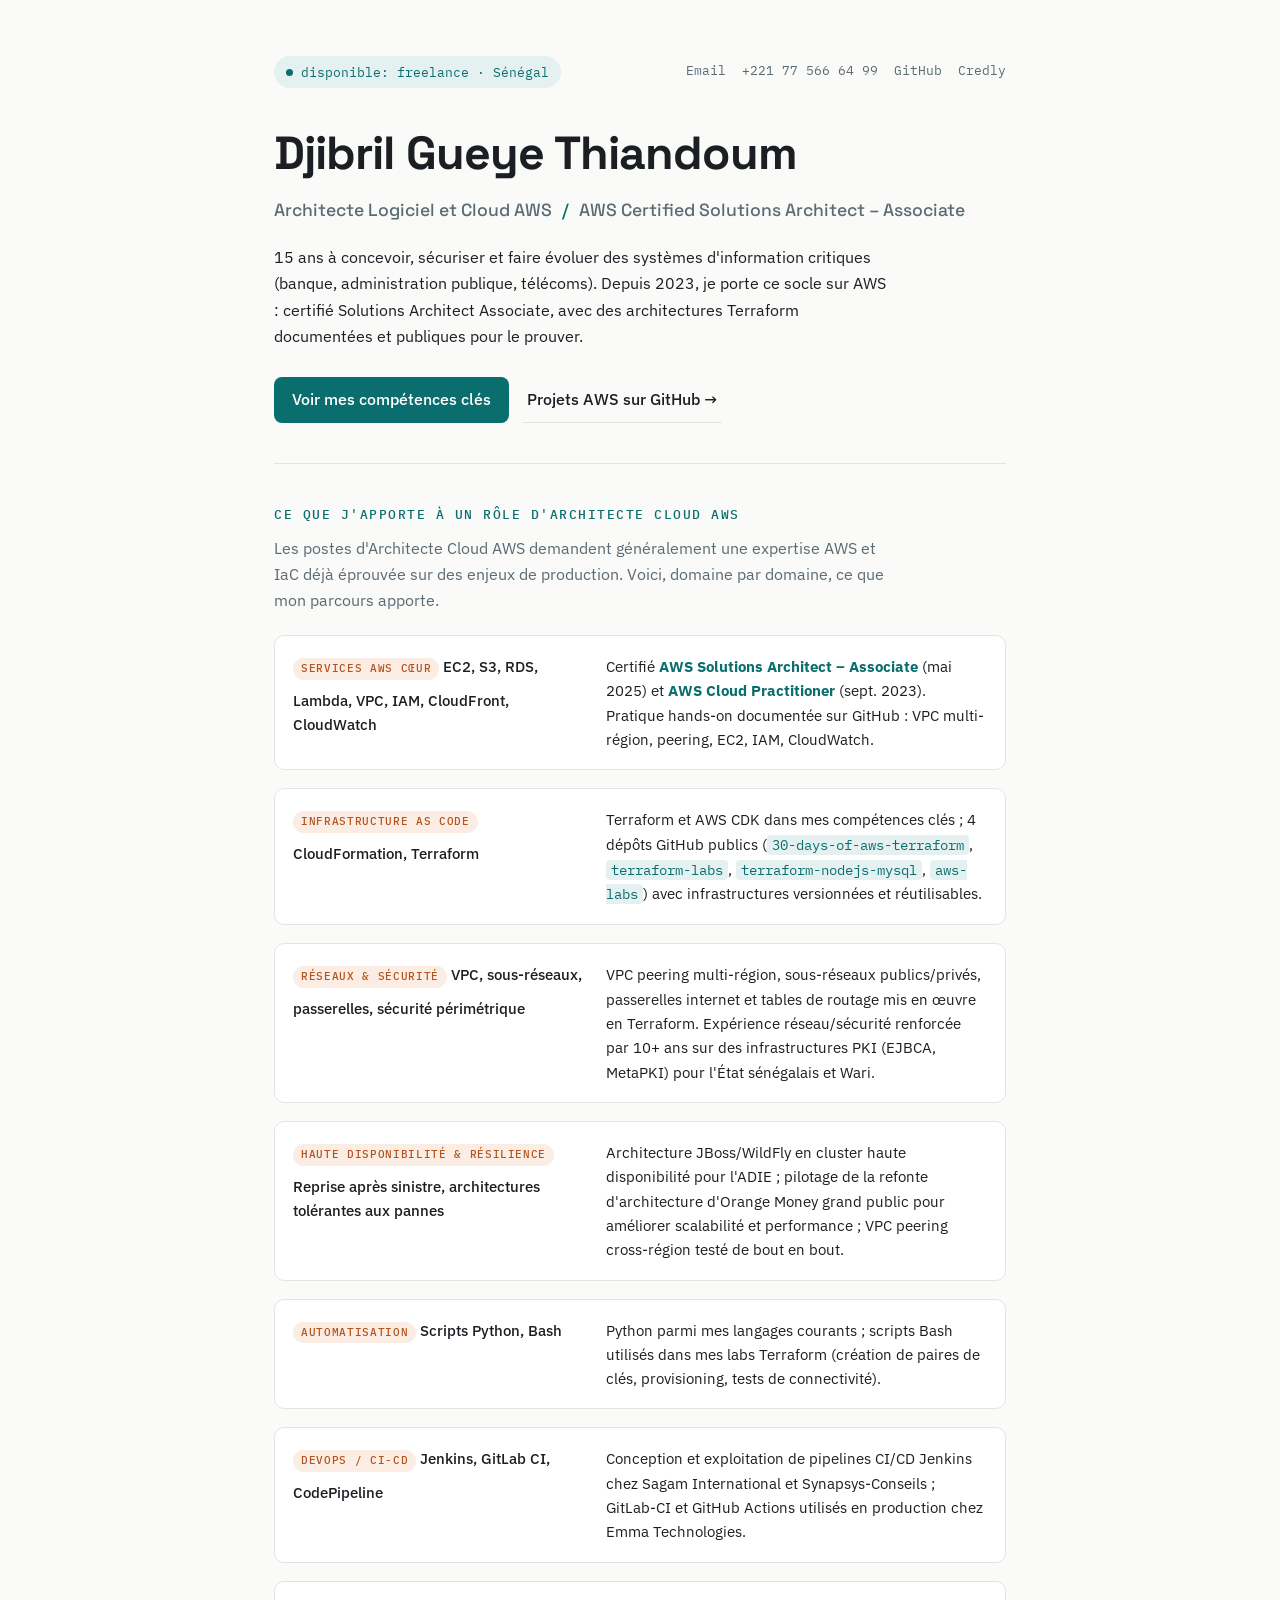
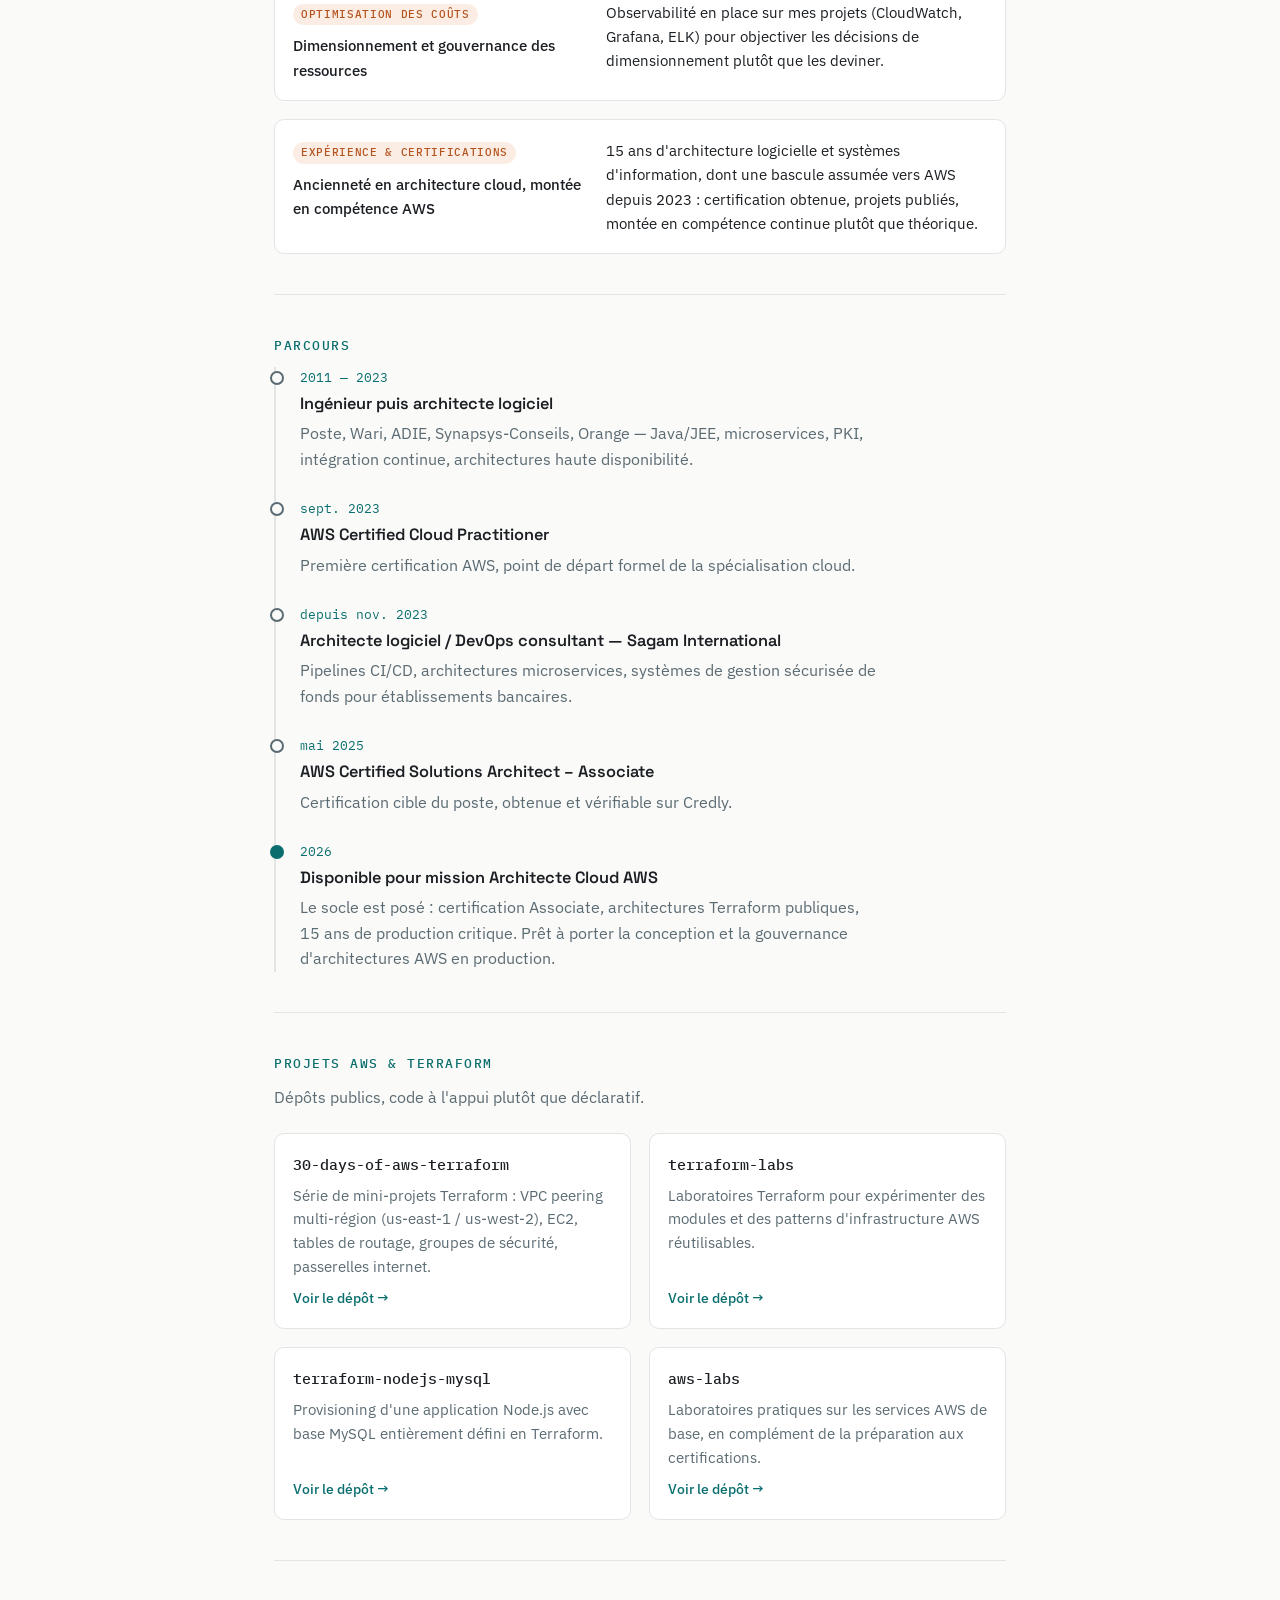
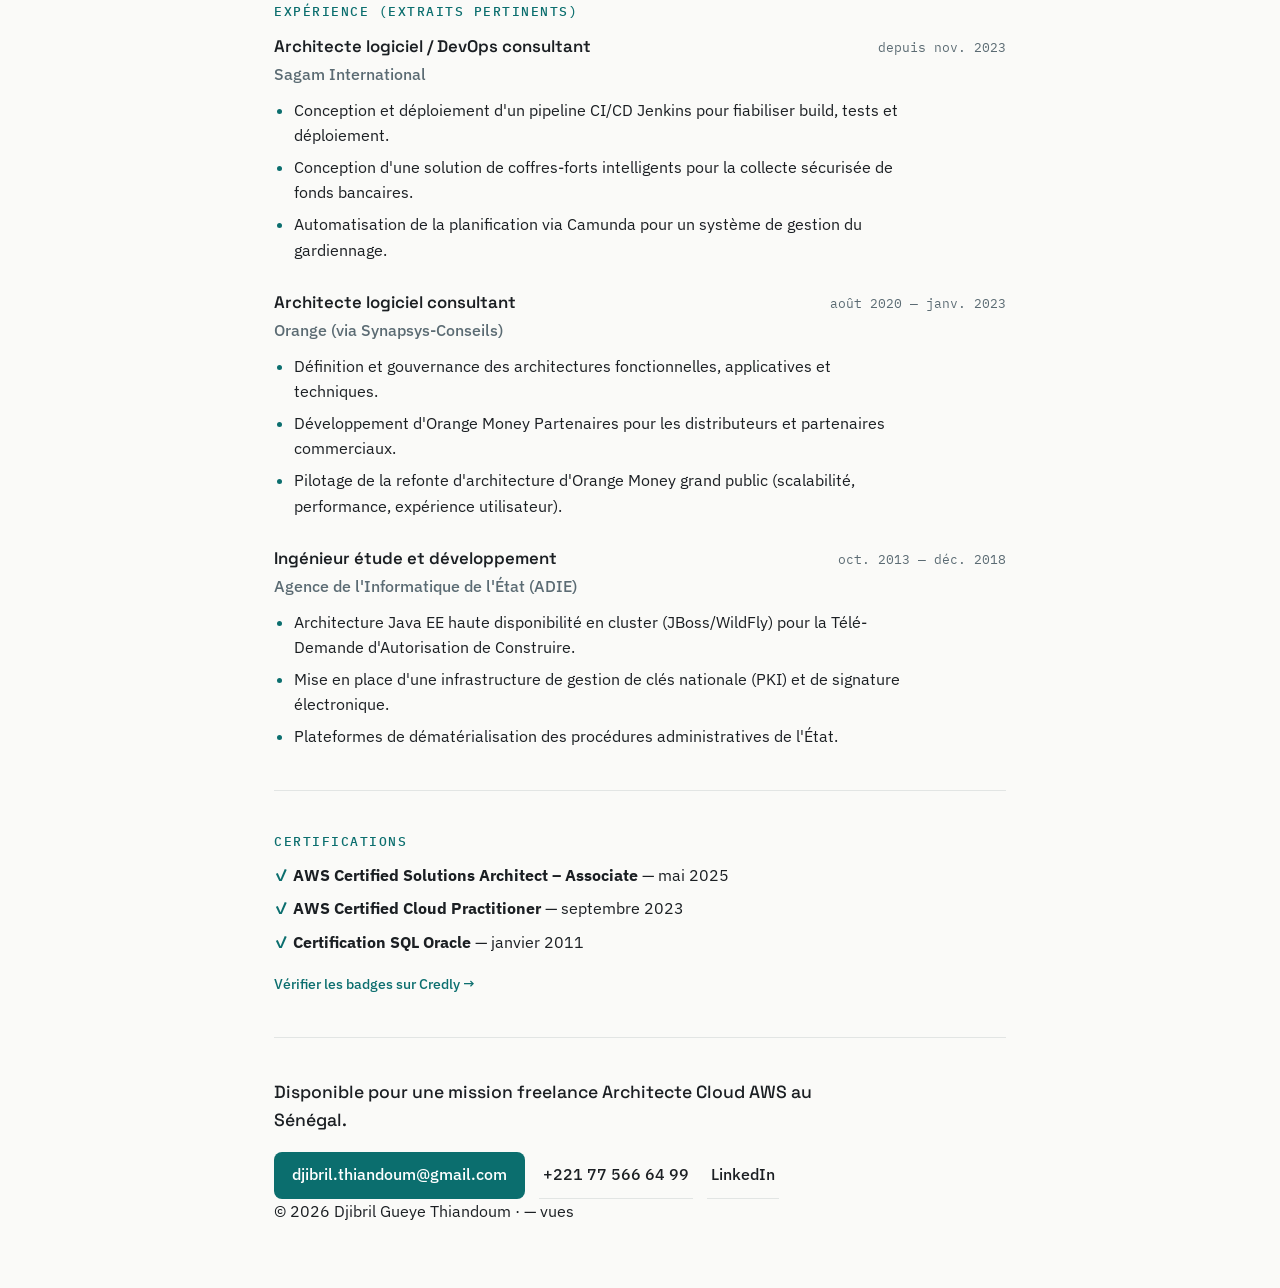
==== commit 47c1cc6b: "Update deployment file" ====
--- a/website/index.html
+++ b/website/index.html
@@ -257,7 +257,7 @@
 
     <article class="entry">
       <div class="entry-head">
-        <h3 class="entry-title">Architecte logiciel consultant</h3>
+        <h3 class="entry-title">Architecte logiciel / DevOps consultant</h3>
         <span class="entry-date">depuis nov. 2023</span>
       </div>
       <p class="entry-org">Sagam International</p>
